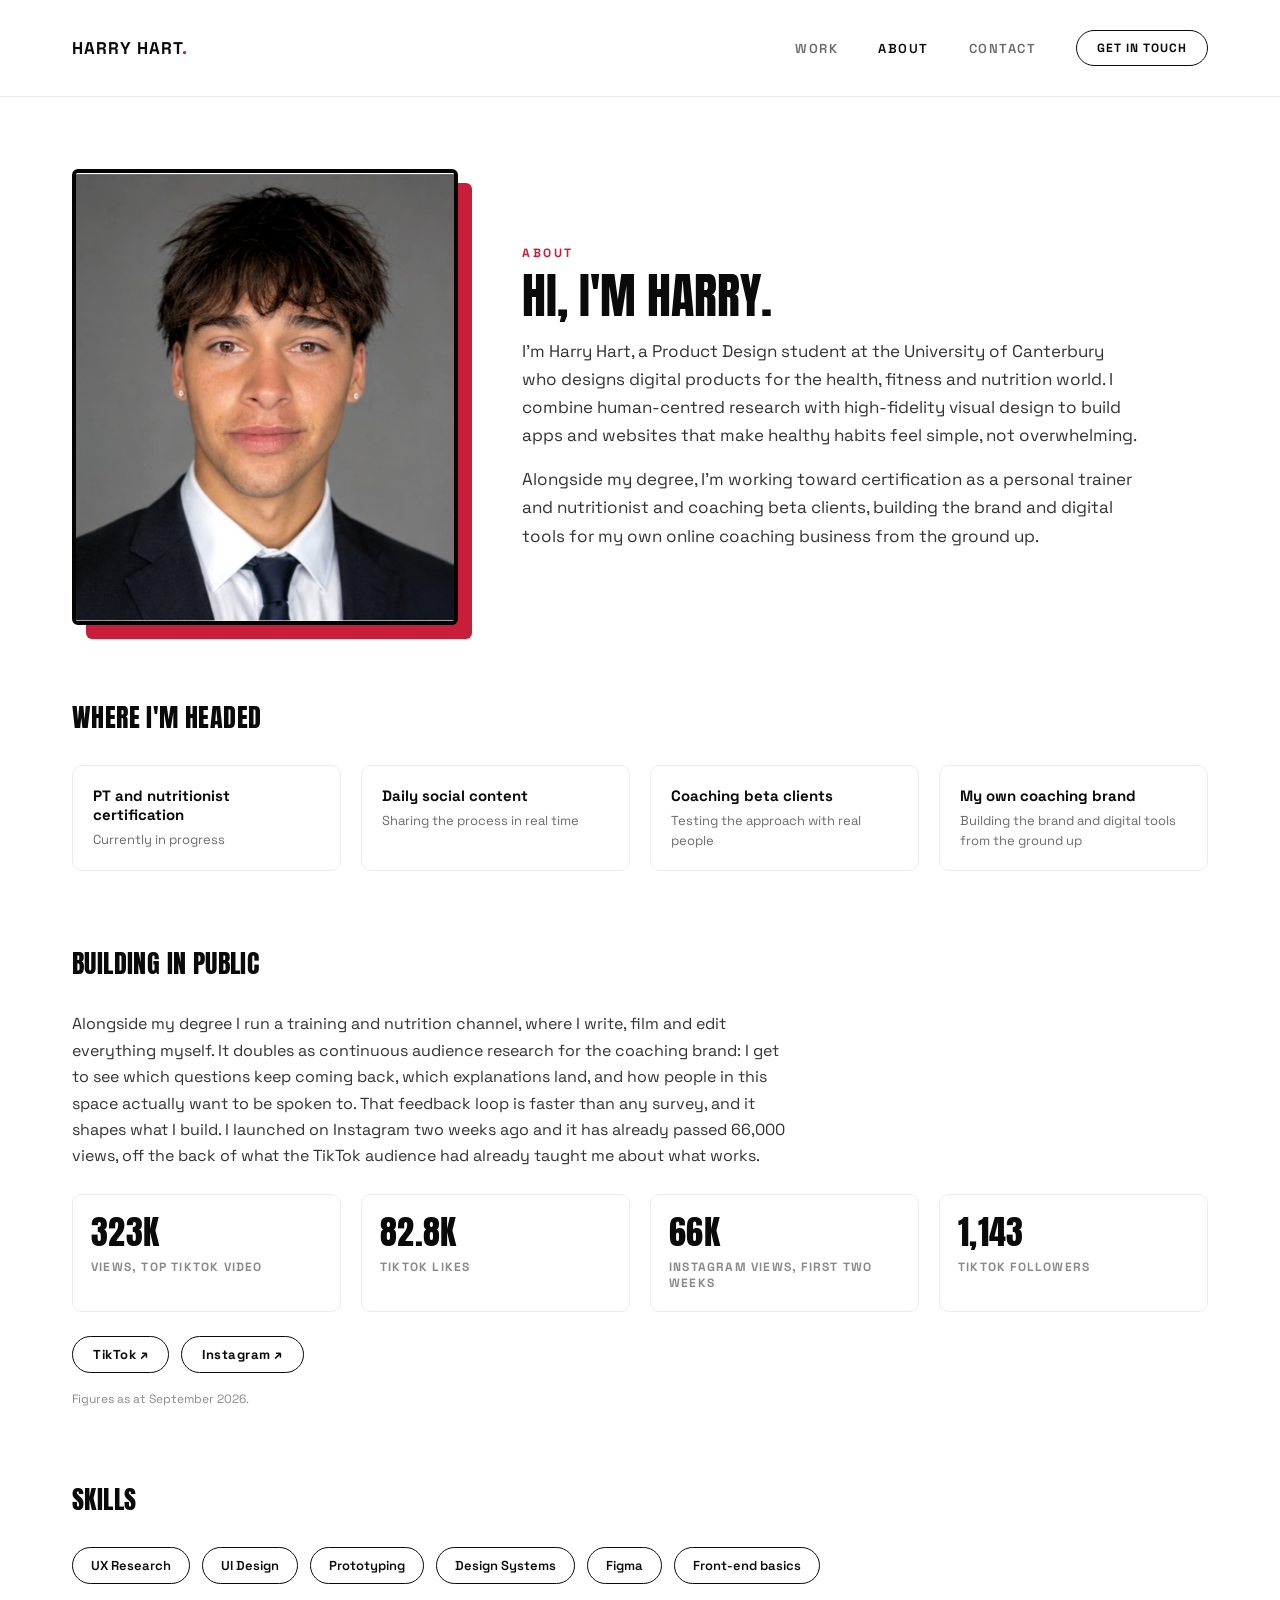
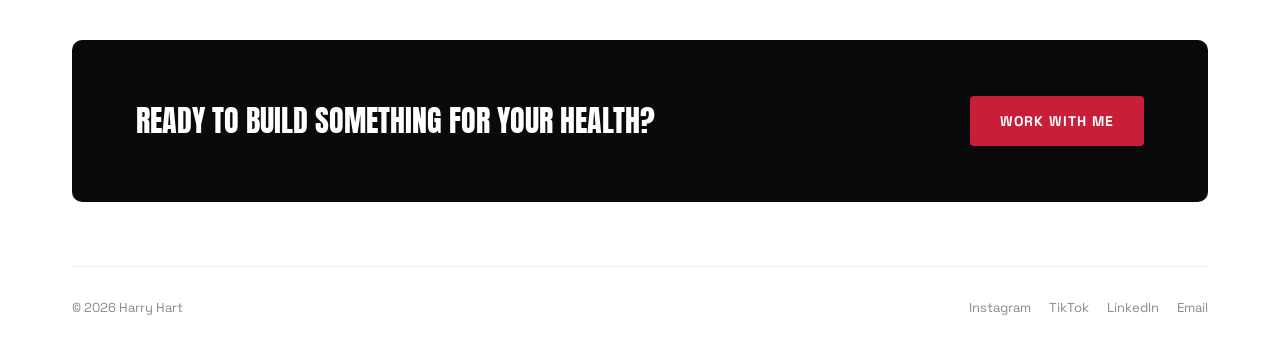
==== about.html @ 229f43b8 "Add Harry Hart portfolio site Static HTML/CSS portfolio: home, about, FULED and Aureon Nutrition cas" ====
<!doctype html>
<html lang="en">
<head>
<meta charset="utf-8">
<meta name="viewport" content="width=device-width, initial-scale=1">
<title>About | Harry Hart</title>
<meta name="description" content="Harry Hart is a Product Design student at the University of Canterbury, working toward PT and nutritionist certification.">
<link rel="preconnect" href="https://fonts.googleapis.com">
<link rel="stylesheet" href="https://fonts.googleapis.com/css2?family=Anton&family=Space+Grotesk:wght@400;500;600;700&display=swap">
<link rel="stylesheet" href="css/style.css">
</head>
<body>

<header class="nav">
  <div class="nav-inner">
    <a href="index.html" class="logo">Harry Hart<span class="accent">.</span></a>
    <input type="checkbox" id="nav-toggle" class="nav-toggle-checkbox">
    <label for="nav-toggle" class="nav-toggle-label" aria-label="Toggle menu">
      <span></span><span></span><span></span>
    </label>
    <nav class="nav-links">
      <a class="nav-link" href="index.html#work">Work</a>
      <a class="nav-link is-current" href="about.html">About</a>
      <a class="nav-link" href="contact.html">Contact</a>
      <a class="pill" href="contact.html">Get in touch</a>
    </nav>
  </div>
</header>

<main class="wrap">

  <!-- HEADER / BIO -->
  <section class="bio">
    <div class="bio-photo-wrap">
      <div class="bio-photo-bg"></div>
      <img class="bio-photo" src="images/about-headshot.jpg" alt="Harry Hart portrait">
    </div>
    <div class="bio-copy">
      <div class="eyebrow">About</div>
      <h1 class="bio-name font-display">Hi, I'm Harry.</h1>
      <p class="body-copy">I'm Harry Hart, a Product Design student at the University of Canterbury who designs digital products for the health, fitness and nutrition world. I combine human-centred research with high-fidelity visual design to build apps and websites that make healthy habits feel simple, not overwhelming.</p>
      <p class="body-copy">Alongside my degree, I'm working toward certification as a personal trainer and nutritionist and coaching beta clients, building the brand and digital tools for my own online coaching business from the ground up.</p>
    </div>
  </section>

  <!-- CAREER PATH -->
  <section class="section">
    <h2 class="section-heading font-display">Where I'm headed</h2>
    <div class="path-grid">
      <div class="path-card"><div class="path-title">PT and nutritionist certification</div><div class="path-desc">Currently in progress</div></div>
      <div class="path-card"><div class="path-title">Daily social content</div><div class="path-desc">Sharing the process in real time</div></div>
      <div class="path-card"><div class="path-title">Coaching beta clients</div><div class="path-desc">Testing the approach with real people</div></div>
      <div class="path-card"><div class="path-title">My own coaching brand</div><div class="path-desc">Building the brand and digital tools from the ground up</div></div>
    </div>
  </section>

  <!-- BUILDING IN PUBLIC -->
  <section class="section">
    <h2 class="section-heading font-display">Building in public</h2>
    <p class="body-copy" style="max-width: 720px;">Alongside my degree I run a training and nutrition channel, where I write, film and edit everything myself. It doubles as continuous audience research for the coaching brand: I get to see which questions keep coming back, which explanations land, and how people in this space actually want to be spoken to. That feedback loop is faster than any survey, and it shapes what I build. I launched on Instagram two weeks ago and it has already passed 66,000 views, off the back of what the TikTok audience had already taught me about what works.</p>
    <div class="stat-row">
      <div class="stat">
        <div class="stat-value">323K</div>
        <div class="stat-label">Views, top TikTok video</div>
      </div>
      <div class="stat">
        <div class="stat-value">82.8K</div>
        <div class="stat-label">TikTok likes</div>
      </div>
      <div class="stat">
        <div class="stat-value">66K</div>
        <div class="stat-label">Instagram views, first two weeks</div>
      </div>
      <div class="stat">
        <div class="stat-value">1,143</div>
        <div class="stat-label">TikTok followers</div>
      </div>
    </div>
    <div class="channel-links">
      <a class="channel-link" href="https://tiktok.com/@harryyhart" target="_blank" rel="noopener">TikTok &#8599;</a>
      <a class="channel-link" href="https://instagram.com/harryhartlifts" target="_blank" rel="noopener">Instagram &#8599;</a>
    </div>
    <p class="stat-note">Figures as at September 2026.</p>
  </section>

  <!-- SKILLS -->
  <section class="section">
    <h2 class="section-heading font-display">Skills</h2>
    <div class="skills-wrap">
      <span class="skill-pill">UX Research</span>
      <span class="skill-pill">UI Design</span>
      <span class="skill-pill">Prototyping</span>
      <span class="skill-pill">Design Systems</span>
      <span class="skill-pill">Figma</span>
      <span class="skill-pill">Front-end basics</span>
    </div>
  </section>

  <!-- CTA -->
  <div class="cta">
    <h3 class="cta-title font-display">Ready to build something for your health?</h3>
    <a class="btn btn-accent" href="https://forms.gle/nYDH7GHydquZwans7" target="_blank" rel="noopener">Work with me</a>
  </div>

  <!-- FOOTER -->
  <footer class="footer">
    <span>© 2026 Harry Hart</span>
    <div class="footer-links">
      <a href="https://instagram.com/harryhartlifts" target="_blank" rel="noopener">Instagram</a>
      <a href="https://tiktok.com/@harryyhart" target="_blank" rel="noopener">TikTok</a>
      <a href="https://www.linkedin.com/in/harry-hart-82a9b7298" target="_blank" rel="noopener">LinkedIn</a>
      <a href="mailto:harryhartnz@gmail.com">Email</a>
    </div>
  </footer>

</main>
</body>
</html>
---- css/style.css ----
/* ============================================================
   Harry Hart Portfolio
   Design tokens + responsive layout (mobile-first)
   ============================================================ */

:root {
  --ink: #0A0A0A;
  --accent: #C81E3A;
  --accent-dark: #A3132C;
  --white: #FFFFFF;
  --border: #ECECEC;
  --muted: #6B6B6B;
  --muted-light: #8A8A8A;
  --body-text: #4A4A4A;
  --dark-text: #333333;
  --darker-text: #171717;

  --container: 1296px;
  --gutter: 20px;
}

* { box-sizing: border-box; }

html { -webkit-text-size-adjust: 100%; }

body {
  margin: 0;
  background: var(--white);
  color: var(--ink);
  font-family: 'Space Grotesk', sans-serif;
  -webkit-font-smoothing: antialiased;
  overflow-x: hidden;
}

a { text-decoration: none; color: inherit; }
img { max-width: 100%; display: block; }
h1, h2, h3, p { margin: 0; }

.font-display {
  font-family: 'Anton', sans-serif;
  font-weight: 400;
  text-transform: uppercase;
}

.font-mono { font-family: 'Space Mono', monospace; }

.accent { color: var(--accent); }

.wrap {
  width: 100%;
  max-width: var(--container);
  margin: 0 auto;
  padding: 0 20px;
}

@media (min-width: 640px) {
  .wrap { padding: 0 40px; }
}

@media (min-width: 1024px) {
  .wrap { padding: 0 72px; }
}

.section { padding-top: 56px; }
.section-tight { padding-top: 40px; }

@media (min-width: 1024px) {
  .section { padding-top: 72px; }
  .section-tight { padding-top: 56px; }
}

.eyebrow {
  font-size: 12px;
  font-weight: 700;
  letter-spacing: 2.5px;
  text-transform: uppercase;
  color: var(--accent);
}

.section-heading {
  font-size: 22px;
  letter-spacing: 0.4px;
  margin-bottom: 20px;
}

@media (min-width: 1024px) {
  .section-heading { font-size: 26px; margin-bottom: 28px; }
}

/* ---------- Buttons ---------- */
.btn {
  display: inline-block;
  padding: 14px 24px;
  border-radius: 4px;
  font-size: 13px;
  font-weight: 700;
  letter-spacing: 1px;
  text-transform: uppercase;
  white-space: nowrap;
  transition: opacity .15s ease, background .15s ease, color .15s ease;
}

@media (min-width: 640px) {
  .btn { padding: 16px 30px; font-size: 14px; }
}

.btn-black { background: var(--ink); color: var(--white); }
.btn-black:hover { background: #232323; }

.btn-accent { background: var(--accent); color: var(--white); }
.btn-accent:hover { opacity: 0.88; }

.btn-outline {
  border: 1.5px solid var(--ink);
  color: var(--ink);
  padding: 12.5px 22.5px;
}
.btn-outline:hover { background: var(--ink); color: var(--white); }

.pill {
  display: inline-block;
  border: 1.5px solid var(--ink);
  color: var(--ink);
  padding: 9px 20px;
  border-radius: 999px;
  font-size: 12px;
  font-weight: 700;
  letter-spacing: 1px;
  text-transform: uppercase;
}

/* ---------- Nav ---------- */
.nav {
  border-bottom: 1px solid var(--border);
  position: relative;
  z-index: 50;
  background: var(--white);
}

.nav-inner {
  display: flex;
  align-items: center;
  justify-content: space-between;
  padding: 22px 20px;
}

@media (min-width: 640px) {
  .nav-inner { padding: 24px 40px; }
}

@media (min-width: 1024px) {
  .nav-inner { padding: 0 72px; height: 96px; }
}

.logo {
  font-weight: 700;
  font-size: 17px;
  letter-spacing: 1px;
  text-transform: uppercase;
}

.nav-toggle-checkbox { display: none; }

.nav-toggle-label {
  display: flex;
  flex-direction: column;
  gap: 5px;
  cursor: pointer;
  padding: 6px;
  margin: -6px;
}

.nav-toggle-label span {
  width: 22px;
  height: 2px;
  background: var(--ink);
  display: block;
  transition: transform .2s ease, opacity .2s ease;
}

.nav-links {
  display: none;
  flex-direction: column;
  gap: 18px;
  position: absolute;
  top: 100%;
  left: 0;
  right: 0;
  background: var(--white);
  border-bottom: 1px solid var(--border);
  padding: 24px 20px 28px;
}

.nav-toggle-checkbox:checked ~ .nav-links {
  display: flex;
}

.nav-toggle-checkbox:checked ~ .nav-toggle-label span:nth-child(1) { transform: translateY(7px) rotate(45deg); }
.nav-toggle-checkbox:checked ~ .nav-toggle-label span:nth-child(2) { opacity: 0; }
.nav-toggle-checkbox:checked ~ .nav-toggle-label span:nth-child(3) { transform: translateY(-7px) rotate(-45deg); }

.nav-link {
  font-size: 13px;
  font-weight: 600;
  letter-spacing: 1.5px;
  text-transform: uppercase;
  color: var(--muted);
}
.nav-link:hover { color: var(--ink); }
.nav-link.is-current { color: var(--ink); }

@media (min-width: 1024px) {
  .nav-toggle-label { display: none; }
  .nav-links {
    display: flex;
    flex-direction: row;
    align-items: center;
    gap: 40px;
    position: static;
    border: none;
    padding: 0;
    background: none;
  }
}

/* ---------- Home hero ---------- */
.hero {
  display: flex;
  flex-direction: column;
  gap: 40px;
  padding: 48px 0 40px;
}

@media (min-width: 1024px) {
  .hero { flex-direction: row; align-items: center; gap: 56px; padding: 76px 0 56px; }
}

.hero-copy { display: flex; flex-direction: column; gap: 20px; }

@media (min-width: 1024px) {
  .hero-copy { width: 55%; gap: 28px; }
}

.hero-title {
  font-size: 38px;
  line-height: 1.02;
  letter-spacing: 0.3px;
}

@media (min-width: 640px) { .hero-title { font-size: 48px; } }
@media (min-width: 1024px) { .hero-title { font-size: 62px; line-height: 0.98; } }

.hero-desc {
  font-size: 16px;
  line-height: 1.6;
  color: var(--body-text);
  max-width: 520px;
}

@media (min-width: 640px) { .hero-desc { font-size: 18px; } }

.hero-actions { display: flex; flex-wrap: wrap; gap: 14px; margin-top: 4px; }

.hero-photo-wrap {
  position: relative;
  width: 100%;
  max-width: 480px;
  aspect-ratio: 560 / 600;
  margin: 0 auto;
}

@media (min-width: 1024px) {
  .hero-photo-wrap { width: 42%; max-width: none; flex: 0 0 auto; }
}

.hero-photo-bg {
  position: absolute;
  top: 16px;
  left: 16px;
  width: 100%;
  height: 100%;
  background: var(--accent);
  border-radius: 6px;
}

.hero-photo {
  position: relative;
  width: 100%;
  height: 100%;
  object-fit: cover;
  object-position: center 25%;
  border-radius: 6px;
  border: 4px solid var(--ink);
  filter: grayscale(18%) contrast(1.08);
}

/* ---------- Intro strip ---------- */
.intro {
  display: flex;
  gap: 22px;
  padding: 36px 0;
  border-top: 1px solid var(--border);
  margin-top: 8px;
}

.intro-bar { width: 4px; flex: 0 0 auto; background: var(--accent); border-radius: 2px; }

.intro-text {
  font-size: 18px;
  line-height: 1.55;
  font-weight: 500;
  color: var(--darker-text);
}

@media (min-width: 1024px) { .intro-text { font-size: 22px; max-width: 920px; } }

/* ---------- Work grid ---------- */
.work-header {
  display: flex;
  align-items: flex-end;
  justify-content: space-between;
  gap: 16px;
  margin-bottom: 24px;
  flex-wrap: wrap;
}

.work-grid {
  display: grid;
  grid-template-columns: 1fr;
  gap: 24px;
}

@media (min-width: 768px) {
  .work-grid { grid-template-columns: repeat(2, minmax(0, 1fr)); gap: 28px; }
}

.card {
  display: block;
  border: 2px solid var(--ink);
  border-radius: 10px;
  overflow: hidden;
  background: var(--white);
}

.card-media {
  height: 220px;
  background: #F2F2F2;
  display: flex;
  align-items: center;
  justify-content: center;
  overflow: hidden;
}

@media (min-width: 640px) { .card-media { height: 280px; } }
@media (min-width: 1024px) { .card-media { height: 340px; } }

.card-media.dark { background: var(--ink); }
.card-media img { width: 100%; height: 100%; object-fit: cover; display: block; }

.phone-frame {
  width: 130px;
  border-radius: 26px;
  background: var(--ink);
  padding: 6px;
}

@media (min-width: 640px) { .phone-frame { width: 150px; border-radius: 30px; padding: 7px; } }

.phone-frame-inner {
  width: 100%;
  aspect-ratio: 0.462;
  border-radius: 20px;
  overflow: hidden;
  background: var(--white);
}

@media (min-width: 640px) { .phone-frame-inner { border-radius: 23px; } }

.card-body { padding: 22px 22px 26px; display: flex; flex-direction: column; gap: 10px; }

@media (min-width: 640px) { .card-body { padding: 28px 28px 32px; } }

.card-title { font-size: 21px; letter-spacing: 0.3px; }
@media (min-width: 640px) { .card-title { font-size: 24px; } }

.card-desc { font-size: 14px; line-height: 1.55; color: #5A5A5A; }
@media (min-width: 640px) { .card-desc { font-size: 15px; } }

.link-arrow {
  margin-top: 2px;
  color: var(--accent);
  font-weight: 700;
  font-size: 13px;
  letter-spacing: 1px;
  text-transform: uppercase;
  transition: opacity .15s ease;
}
.link-arrow:hover { opacity: 0.6; }

/* ---------- CTA band ---------- */
.cta {
  margin-top: 48px;
  background: var(--ink);
  border-radius: 10px;
  padding: 40px 28px;
  display: flex;
  flex-direction: column;
  gap: 24px;
  align-items: flex-start;
}

@media (min-width: 768px) {
  .cta {
    margin-top: 56px;
    padding: 56px 64px;
    flex-direction: row;
    align-items: center;
    justify-content: space-between;
    gap: 32px;
  }
}

.cta-title {
  color: var(--white);
  font-size: 22px;
  line-height: 1.15;
}

@media (min-width: 640px) { .cta-title { font-size: 26px; } }
@media (min-width: 1024px) { .cta-title { font-size: 30px; max-width: 560px; } }

/* ---------- Footer ---------- */
.footer {
  margin-top: 64px;
  border-top: 1px solid var(--border);
  padding: 28px 0 40px;
  display: flex;
  flex-direction: column;
  gap: 16px;
  font-size: 13px;
  color: var(--muted-light);
}

@media (min-width: 640px) {
  .footer { flex-direction: row; align-items: center; justify-content: space-between; padding: 32px 0; }
}

.footer-links { display: flex; flex-wrap: wrap; gap: 18px; }
.footer-links a:hover { color: var(--ink); }

/* ---------- Case study header ---------- */
.back-link { font-size: 13px; font-weight: 700; color: var(--muted); letter-spacing: 0.5px; transition: opacity .15s ease; }
.back-link:hover { opacity: 0.6; }

.case-title {
  margin-top: 10px;
  font-size: 44px;
  letter-spacing: 0.3px;
  line-height: 1.02;
}

@media (min-width: 640px) { .case-title { font-size: 58px; } }
@media (min-width: 1024px) { .case-title { font-size: 76px; } }

.case-title.small { font-size: 38px; }
@media (min-width: 640px) { .case-title.small { font-size: 48px; } }
@media (min-width: 1024px) { .case-title.small { font-size: 60px; } }

.case-desc {
  margin-top: 14px;
  font-size: 17px;
  line-height: 1.55;
  color: var(--body-text);
  max-width: 760px;
}

@media (min-width: 640px) { .case-desc { font-size: 20px; } }

.meta-row {
  display: flex;
  flex-wrap: wrap;
  gap: 24px 40px;
  margin-top: 28px;
  padding-top: 24px;
  border-top: 1px solid var(--border);
  align-items: flex-start;
}

@media (min-width: 768px) { .meta-row { align-items: flex-end; } }

.meta-item .meta-label {
  font-size: 11px;
  font-weight: 700;
  letter-spacing: 1.5px;
  text-transform: uppercase;
  color: var(--muted-light);
}

.meta-item .meta-value { font-size: 15px; margin-top: 6px; max-width: 260px; }

.meta-row .btn { margin-left: 0; }
@media (min-width: 768px) { .meta-row .btn { margin-left: auto; } }

/* ---------- Case study hero (phone strip / image) ---------- */
.hero-image {
  margin-top: 32px;
  border-radius: 10px;
  overflow: hidden;
  position: relative;
}

@media (min-width: 1024px) { .hero-image { margin-top: 44px; } }

.hero-phones {
  background: #16321F;
  display: flex;
  align-items: center;
  justify-content: center;
  gap: 14px;
  padding: 24px 12px;
}

@media (min-width: 640px) { .hero-phones { gap: 22px; padding: 32px; } }
@media (min-width: 1024px) { .hero-phones { gap: 28px; padding: 40px; } }

.hero-phones .phone-frame { width: 90px; border-radius: 22px; padding: 6px; }
@media (min-width: 640px) { .hero-phones .phone-frame { width: 130px; border-radius: 28px; } }
@media (min-width: 1024px) { .hero-phones .phone-frame { width: 202px; border-radius: 34px; padding: 8px; } }

.hero-phones .phone-frame-inner { border-radius: 16px; }
@media (min-width: 640px) { .hero-phones .phone-frame-inner { border-radius: 21px; } }
@media (min-width: 1024px) { .hero-phones .phone-frame-inner { border-radius: 26px; } }

.hero-banner {
  background: var(--ink);
  aspect-ratio: 16/9;
}

@media (min-width: 1024px) { .hero-banner { aspect-ratio: 1440/460; } }

.hero-banner img { width: 100%; height: 100%; object-fit: cover; object-position: center 22%; }

/* ---------- Two-col overview / grid ---------- */
.grid-2 {
  display: grid;
  grid-template-columns: 1fr;
  gap: 32px;
}

@media (min-width: 768px) {
  .grid-2 { grid-template-columns: repeat(2, minmax(0, 1fr)); gap: 56px; }
}

.body-copy { font-size: 15px; line-height: 1.65; color: var(--dark-text); }
@media (min-width: 640px) { .body-copy { font-size: 16px; } }

/* ---------- Process steps ---------- */
.steps-grid {
  display: grid;
  grid-template-columns: repeat(2, minmax(0, 1fr));
  gap: 20px;
}

@media (min-width: 640px) { .steps-grid { grid-template-columns: repeat(3, minmax(0, 1fr)); } }
@media (min-width: 1024px) { .steps-grid { grid-template-columns: repeat(6, minmax(0, 1fr)); } }

.step { border-top: 3px solid var(--accent); padding-top: 14px; }
.step-num { font-size: 12px; color: var(--accent); font-weight: 700; }
.step-label { font-size: 14px; font-weight: 600; margin-top: 6px; line-height: 1.4; }

/* ---------- Phone screen galleries ---------- */
.screens-grid {
  display: grid;
  grid-template-columns: repeat(2, minmax(0, 1fr));
  gap: 18px;
}

@media (min-width: 640px) { .screens-grid { grid-template-columns: repeat(3, minmax(0, 1fr)); gap: 20px; } }
@media (min-width: 1024px) { .screens-grid.cols-6 { grid-template-columns: repeat(6, minmax(0, 1fr)); } }
@media (min-width: 1024px) { .screens-grid.cols-5 { grid-template-columns: repeat(5, minmax(0, 1fr)); } }

.screen-shot {
  width: 100%;
  aspect-ratio: 0.462;
  border-radius: 16px;
  overflow: hidden;
  border: 3px solid var(--ink);
  background: var(--white);
}

.screen-shot img { width: 100%; height: 100%; object-fit: cover; object-position: center top; }

.screen-num { margin-top: 10px; font-size: 10px; color: var(--accent); }
.screen-label { font-weight: 700; font-size: 13px; margin-top: 2px; }
.screen-label.centered { text-align: center; }

/* ---------- Key decisions ---------- */
.decisions-grid {
  display: grid;
  grid-template-columns: 1fr;
  gap: 20px;
}

@media (min-width: 640px) { .decisions-grid { grid-template-columns: repeat(2, minmax(0, 1fr)); } }
@media (min-width: 1024px) { .decisions-grid { grid-template-columns: repeat(3, minmax(0, 1fr)); } }

.decision-card { border: 1.5px solid var(--border); border-radius: 10px; overflow: hidden; background: var(--white); }

.decision-media {
  height: 180px;
  background: #F2F2F2;
  display: flex;
  align-items: center;
  justify-content: center;
  overflow: hidden;
}

.decision-media img { height: 200px; width: auto; object-fit: contain; }

.decision-body { padding: 18px 20px 22px; }
.decision-title { font-weight: 700; font-size: 15px; margin-bottom: 6px; }
.decision-desc { font-size: 13px; color: var(--muted); line-height: 1.5; }

/* ---------- Reflection / note ---------- */
.reflection {
  display: flex;
  gap: 22px;
  padding: 48px 0 0;
}

.reflection-text { font-size: 17px; line-height: 1.6; color: var(--darker-text); }
@media (min-width: 1024px) { .reflection-text { font-size: 19px; max-width: 920px; } }

/* ---------- Brand swatches (Aureon) ---------- */
.swatch-grid {
  display: grid;
  grid-template-columns: repeat(3, minmax(0, 1fr));
  gap: 14px;
}

@media (min-width: 640px) { .swatch-grid { grid-template-columns: repeat(6, minmax(0, 1fr)); gap: 16px; } }

.swatch { height: 64px; border-radius: 8px; }
@media (min-width: 640px) { .swatch { height: 72px; } }

.swatch-code { font-size: 11px; margin-top: 8px; }

/* ---------- Purchase-flow / browser-chrome gallery (Aureon) ---------- */
.flow-grid {
  display: grid;
  grid-template-columns: 1fr;
  gap: 24px;
  align-items: start;
}

@media (min-width: 768px) { .flow-grid { grid-template-columns: repeat(2, minmax(0, 1fr)); gap: 28px; } }

.flow-card {
  border-radius: 10px;
  overflow: hidden;
  border: 1.5px solid var(--border);
  background: var(--white);
  display: flex;
  flex-direction: column;
}

.flow-card-bar {
  height: 26px;
  flex: 0 0 auto;
  background: #F4F4F4;
  display: flex;
  align-items: center;
  gap: 5px;
  padding: 0 10px;
  border-bottom: 1px solid var(--border);
}

.flow-card-bar span { width: 6px; height: 6px; border-radius: 50%; background: #D9D9D9; }

.flow-card-img { overflow: hidden; }
.flow-card-img img { width: 100%; height: auto; display: block; }

.flow-step-num { margin-top: 12px; font-size: 11px; color: var(--accent); }
.flow-step-label { font-weight: 700; font-size: 15px; margin-top: 3px; }

@media (min-width: 768px) { .flow-step-label { font-size: 16px; } }

/* ---------- About / bio ---------- */
.bio {
  display: flex;
  flex-direction: column;
  gap: 32px;
  padding: 40px 0 0;
}

@media (min-width: 1024px) { .bio { flex-direction: row; align-items: center; gap: 64px; padding: 72px 0 0; } }

.bio-photo-wrap {
  position: relative;
  width: 100%;
  max-width: 380px;
  aspect-ratio: 440/520;
  margin: 0 auto;
}

@media (min-width: 1024px) { .bio-photo-wrap { width: 34%; max-width: none; flex: 0 0 auto; } }

.bio-photo-bg { position: absolute; top: 14px; left: 14px; width: 100%; height: 100%; background: var(--accent); border-radius: 6px; }

.bio-photo {
  position: relative;
  width: 100%;
  height: 100%;
  object-fit: cover;
  object-position: center 20%;
  border-radius: 6px;
  border: 4px solid var(--ink);
  filter: grayscale(15%) contrast(1.05);
}

.bio-copy { flex: 1 1 auto; }

.bio-name {
  margin-top: 10px;
  font-size: 34px;
  line-height: 1.05;
}

@media (min-width: 640px) { .bio-name { font-size: 40px; } }
@media (min-width: 1024px) { .bio-name { font-size: 48px; } }

.bio-copy p.body-copy { margin-top: 16px; font-size: 16px; max-width: 620px; }
@media (min-width: 640px) { .bio-copy p.body-copy { font-size: 17px; } }

.path-grid {
  display: grid;
  grid-template-columns: 1fr;
  gap: 16px;
}

@media (min-width: 640px) { .path-grid { grid-template-columns: repeat(2, minmax(0, 1fr)); } }
@media (min-width: 1024px) { .path-grid { grid-template-columns: repeat(4, minmax(0, 1fr)); gap: 20px; } }

.path-card { border: 1.5px solid var(--border); border-radius: 10px; padding: 20px; }
.path-card .path-title { font-weight: 700; font-size: 15px; margin-bottom: 6px; }
.path-card .path-desc { font-size: 13px; color: var(--muted); line-height: 1.5; }

.skills-wrap { display: flex; flex-wrap: wrap; gap: 12px; }

.skill-pill {
  border: 1.5px solid var(--ink);
  border-radius: 999px;
  padding: 9px 18px;
  font-size: 13px;
  font-weight: 600;
}

/* ---------- Contact ---------- */
.contact-header { padding: 48px 0 0; }

@media (min-width: 1024px) { .contact-header { padding: 72px 0 0; } }

.contact-cta {
  margin-top: 32px;
  background: var(--ink);
  border-radius: 10px;
  padding: 28px 24px;
  display: flex;
  flex-direction: column;
  gap: 20px;
}

@media (min-width: 768px) {
  .contact-cta {
    margin-top: 40px;
    padding: 40px 48px;
    flex-direction: row;
    align-items: center;
    justify-content: space-between;
  }
}

.contact-cta-label { color: var(--accent); font-size: 12px; font-weight: 700; letter-spacing: 1.5px; text-transform: uppercase; }
.contact-cta-title { color: var(--white); font-family: 'Anton', sans-serif; font-size: 22px; text-transform: uppercase; margin-top: 6px; }
@media (min-width: 640px) { .contact-cta-title { font-size: 26px; } }

.contact-grid {
  display: grid;
  grid-template-columns: 1fr;
  gap: 16px;
  margin-top: 40px;
}

@media (min-width: 640px) { .contact-grid { grid-template-columns: repeat(2, minmax(0, 1fr)); } }
@media (min-width: 1024px) { .contact-grid { grid-template-columns: repeat(4, minmax(0, 1fr)); gap: 20px; margin-top: 48px; } }

.contact-row {
  border: 1.5px solid var(--border);
  border-radius: 10px;
  padding: 22px;
  display: block;
  transition: border-color .15s ease;
}

.contact-row:hover { border-color: var(--ink); }

.contact-row .contact-label { font-size: 11px; font-weight: 700; letter-spacing: 1.5px; text-transform: uppercase; color: var(--muted-light); }
.contact-row .contact-value { font-size: 16px; font-weight: 700; margin-top: 10px; }

/* ============================================================
   Case study: research, objectives, flows and testing
   ============================================================ */

.section-intro {
  margin: -8px 0 24px;
  font-size: 15px;
  line-height: 1.6;
  color: var(--muted);
  max-width: 660px;
}

@media (min-width: 640px) { .section-intro { font-size: 16px; } }

.sub-heading {
  font-size: 12px;
  font-weight: 700;
  letter-spacing: 2px;
  text-transform: uppercase;
  color: var(--muted-light);
  margin: 40px 0 18px;
}

/* ---------- Competitive gap ---------- */
.gap-grid {
  display: grid;
  grid-template-columns: 1fr;
  gap: 16px;
}

@media (min-width: 640px) { .gap-grid { grid-template-columns: repeat(2, minmax(0, 1fr)); } }
@media (min-width: 1024px) { .gap-grid { grid-template-columns: repeat(4, minmax(0, 1fr)); gap: 20px; } }

.gap-card {
  border: 1.5px solid var(--border);
  border-radius: 10px;
  padding: 20px;
}

.gap-app { font-weight: 700; font-size: 15px; }

.gap-verdict {
  font-size: 13px;
  line-height: 1.55;
  color: var(--muted);
  margin-top: 8px;
}

/* ---------- Interview quotes ---------- */
.quote-grid {
  display: grid;
  grid-template-columns: 1fr;
  gap: 28px;
}

@media (min-width: 768px) { .quote-grid { grid-template-columns: repeat(2, minmax(0, 1fr)); gap: 32px 40px; } }

.quote-card { border-left: 3px solid var(--accent); padding-left: 20px; }

.quote-text {
  font-size: 17px;
  line-height: 1.5;
  font-weight: 500;
  color: var(--darker-text);
}

@media (min-width: 1024px) { .quote-text { font-size: 18px; } }

.quote-attrib {
  font-size: 12px;
  color: var(--muted-light);
  margin-top: 10px;
}

.quote-insight {
  margin-top: 14px;
  padding-top: 14px;
  border-top: 1px solid var(--border);
  font-size: 14px;
  line-height: 1.55;
  color: var(--dark-text);
}

.quote-insight strong {
  display: block;
  font-size: 11px;
  font-weight: 700;
  letter-spacing: 1.5px;
  text-transform: uppercase;
  color: var(--accent);
  margin-bottom: 6px;
}

/* ---------- Affinity themes ---------- */
.theme-grid {
  display: grid;
  grid-template-columns: 1fr;
  gap: 20px;
}

@media (min-width: 768px) { .theme-grid { grid-template-columns: repeat(3, minmax(0, 1fr)); gap: 24px; } }

.theme-card { border-top: 3px solid var(--ink); padding-top: 16px; }
.theme-num { font-size: 12px; font-weight: 700; color: var(--accent); }
.theme-title { font-weight: 700; font-size: 16px; margin-top: 6px; }

.theme-desc {
  font-size: 14px;
  line-height: 1.6;
  color: var(--muted);
  margin-top: 8px;
}

/* ---------- Design objectives ---------- */
.objective-grid {
  display: grid;
  grid-template-columns: 1fr;
  gap: 20px;
}

@media (min-width: 1024px) { .objective-grid { grid-template-columns: repeat(3, minmax(0, 1fr)); gap: 24px; } }

.objective-card {
  border: 1.5px solid var(--border);
  border-radius: 10px;
  padding: 24px 22px 26px;
  display: flex;
  flex-direction: column;
}

.objective-num {
  font-size: 11px;
  font-weight: 700;
  letter-spacing: 1.5px;
  color: var(--accent);
  margin-bottom: 12px;
}

.objective-title {
  font-family: 'Anton', sans-serif;
  font-weight: 400;
  text-transform: uppercase;
  font-size: 19px;
  line-height: 1.15;
  letter-spacing: 0.3px;
}

@media (min-width: 640px) { .objective-title { font-size: 21px; } }

.objective-label {
  font-size: 11px;
  font-weight: 700;
  letter-spacing: 1.5px;
  text-transform: uppercase;
  color: var(--muted-light);
  margin: 20px 0 10px;
}

.objective-list { margin: 0; padding: 0; list-style: none; }

.objective-list li {
  font-size: 14px;
  line-height: 1.55;
  color: var(--dark-text);
  padding-left: 18px;
  position: relative;
  margin-bottom: 10px;
}

.objective-list li:last-child { margin-bottom: 0; }

.objective-list li::before {
  content: "";
  position: absolute;
  left: 0;
  top: 8px;
  width: 6px;
  height: 6px;
  border-radius: 50%;
  background: var(--accent);
}

/* ---------- Key user journeys ---------- */
.journey-grid {
  display: grid;
  grid-template-columns: 1fr;
  gap: 20px;
}

@media (min-width: 640px) { .journey-grid { grid-template-columns: repeat(2, minmax(0, 1fr)); } }
@media (min-width: 1024px) { .journey-grid { grid-template-columns: repeat(4, minmax(0, 1fr)); gap: 24px; } }

.journey-card { border-top: 3px solid var(--accent); padding-top: 16px; }
.journey-num { font-size: 11px; font-weight: 700; color: var(--accent); }
.journey-name { font-weight: 700; font-size: 15px; margin-top: 6px; margin-bottom: 14px; }

.journey-steps {
  margin: 0;
  padding: 0;
  list-style: none;
  counter-reset: jstep;
}

.journey-steps li {
  counter-increment: jstep;
  font-size: 13px;
  line-height: 1.5;
  color: var(--muted);
  padding-left: 26px;
  position: relative;
  margin-bottom: 9px;
}

.journey-steps li:last-child { margin-bottom: 0; }

.journey-steps li::before {
  content: counter(jstep, decimal-leading-zero);
  position: absolute;
  left: 0;
  top: 0;
  font-family: 'Space Mono', monospace;
  font-size: 10px;
  color: var(--muted-light);
}

/* ---------- Usability testing ---------- */
.findings-grid {
  display: grid;
  grid-template-columns: 1fr;
  gap: 24px;
}

@media (min-width: 768px) { .findings-grid { grid-template-columns: repeat(3, minmax(0, 1fr)); gap: 28px; } }

.finding-col { border-top: 3px solid var(--border); padding-top: 16px; }
.finding-col.worked { border-top-color: #16321F; }
.finding-col.needed { border-top-color: var(--accent); }
.finding-col.changed { border-top-color: var(--ink); }

.finding-title { font-weight: 700; font-size: 15px; margin-bottom: 14px; }

.finding-list { margin: 0; padding: 0; list-style: none; }

.finding-list li {
  font-size: 14px;
  line-height: 1.55;
  color: var(--dark-text);
  padding-left: 16px;
  position: relative;
  margin-bottom: 10px;
}

.finding-list li:last-child { margin-bottom: 0; }

.finding-list li::before {
  content: "";
  position: absolute;
  left: 0;
  top: 9px;
  width: 6px;
  height: 1.5px;
  background: var(--muted-light);
}

.test-result {
  margin-top: 32px;
  border: 1.5px solid var(--border);
  border-radius: 10px;
  padding: 24px;
  display: flex;
  flex-direction: column;
  gap: 16px;
}

@media (min-width: 768px) {
  .test-result { flex-direction: row; align-items: center; gap: 32px; padding: 28px 32px; }
}

.test-result-text {
  font-size: 15px;
  line-height: 1.6;
  color: var(--dark-text);
}

@media (min-width: 768px) { .test-result-text { flex: 1 1 auto; } }

.test-pullquote {
  font-family: 'Anton', sans-serif;
  font-weight: 400;
  text-transform: uppercase;
  font-size: 20px;
  line-height: 1.15;
  letter-spacing: 0.3px;
  flex: 0 0 auto;
}

@media (min-width: 768px) { .test-pullquote { max-width: 300px; } }

/* ---------- Building in public / channel stats ---------- */
.stat-row {
  display: grid;
  grid-template-columns: repeat(2, minmax(0, 1fr));
  gap: 16px;
  margin-top: 24px;
}

@media (min-width: 768px) { .stat-row { grid-template-columns: repeat(4, minmax(0, 1fr)); gap: 20px; } }

.stat {
  border: 1.5px solid var(--border);
  border-radius: 10px;
  padding: 20px 18px;
}

.stat-value {
  font-family: 'Anton', sans-serif;
  font-weight: 400;
  font-size: 28px;
  letter-spacing: 0.3px;
  line-height: 1;
}

@media (min-width: 640px) { .stat-value { font-size: 34px; } }

.stat-label {
  font-size: 12px;
  font-weight: 700;
  letter-spacing: 1.2px;
  text-transform: uppercase;
  color: var(--muted-light);
  margin-top: 10px;
}

.channel-links {
  display: flex;
  flex-wrap: wrap;
  gap: 12px;
  margin-top: 24px;
  align-items: center;
}

.channel-link {
  border: 1.5px solid var(--ink);
  border-radius: 999px;
  padding: 9px 20px;
  font-size: 13px;
  font-weight: 700;
  letter-spacing: 0.5px;
  transition: background .15s ease, color .15s ease;
}

.channel-link:hover { background: var(--ink); color: var(--white); }

.stat-note {
  font-size: 12px;
  color: var(--muted-light);
  margin-top: 18px;
}
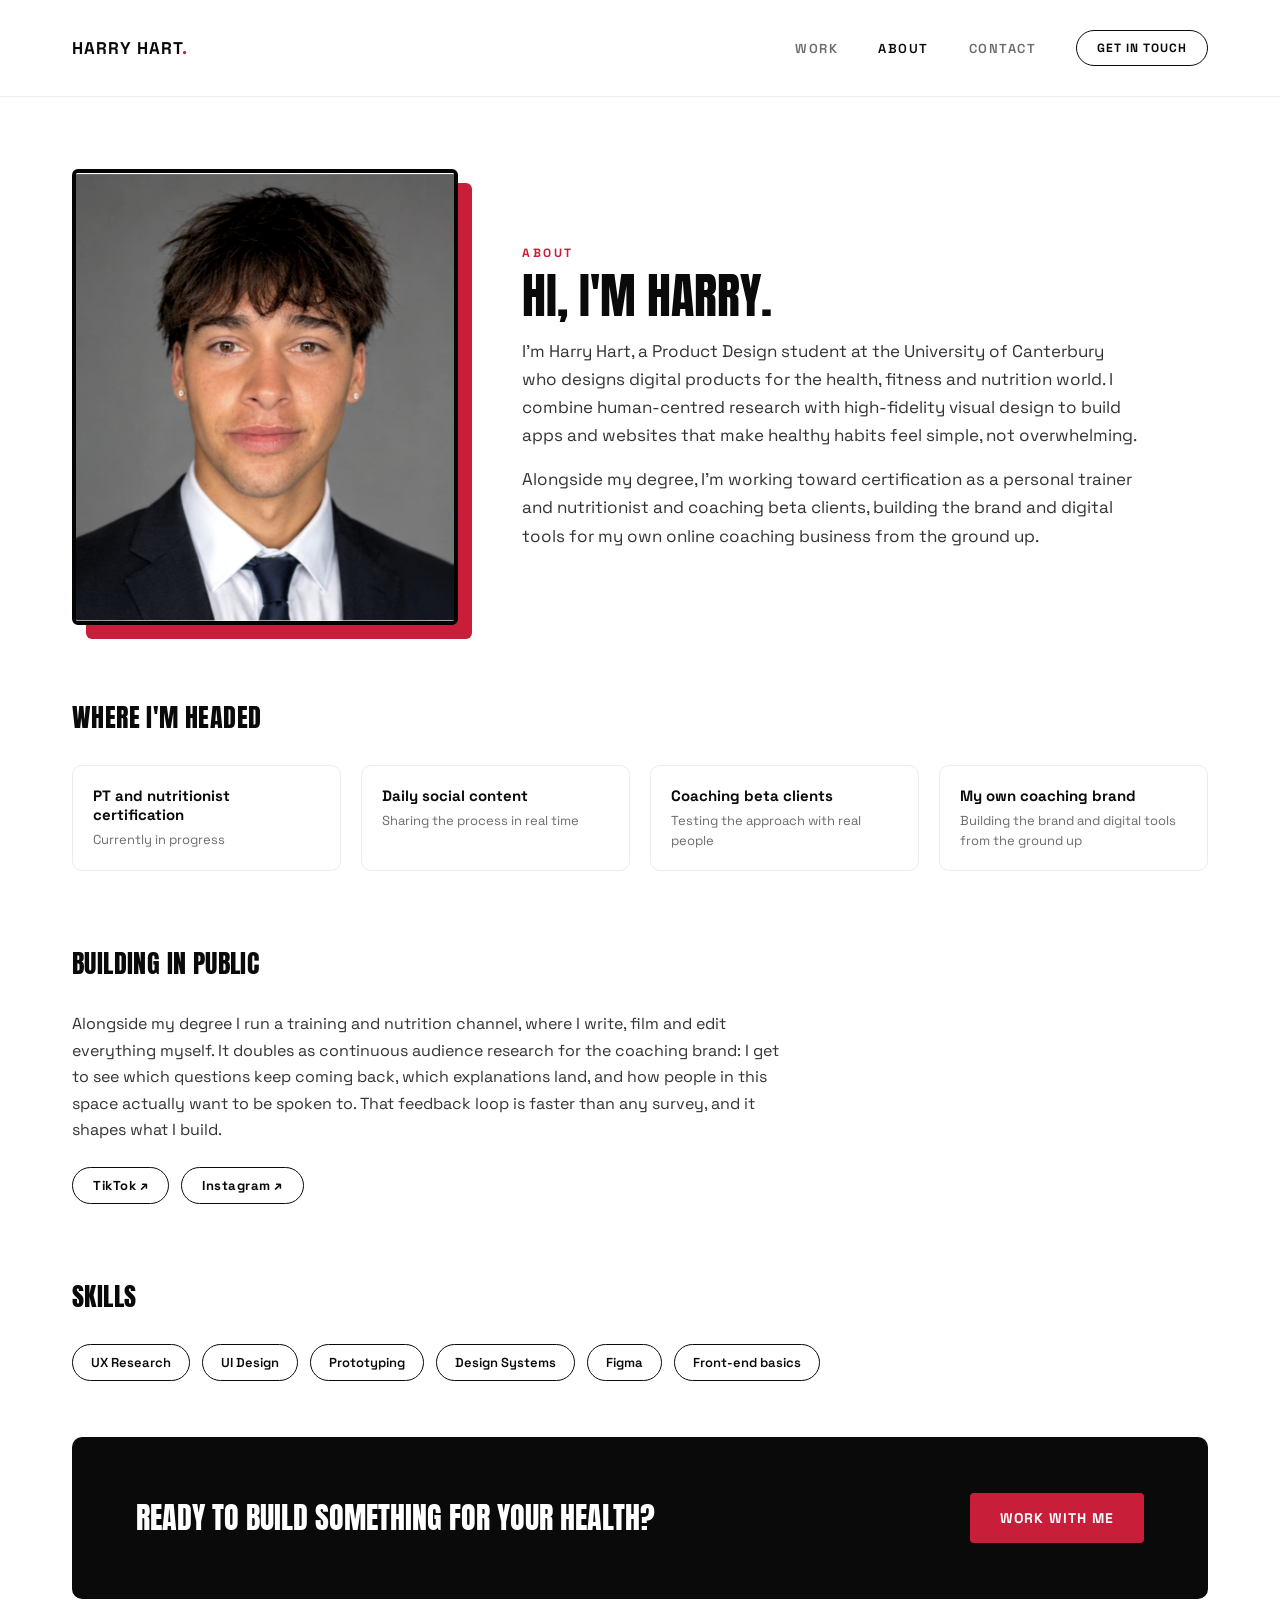
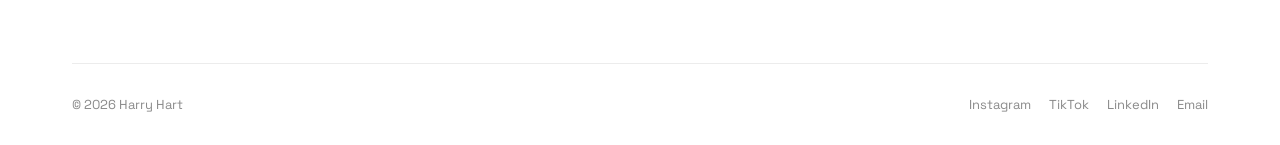
==== commit 7771f6d6: "Remove follower, like and view counts from About Drops the social stat row and the dated figures not" ====
--- a/about.html
+++ b/about.html
@@ -57,30 +57,11 @@
   <!-- BUILDING IN PUBLIC -->
   <section class="section">
     <h2 class="section-heading font-display">Building in public</h2>
-    <p class="body-copy" style="max-width: 720px;">Alongside my degree I run a training and nutrition channel, where I write, film and edit everything myself. It doubles as continuous audience research for the coaching brand: I get to see which questions keep coming back, which explanations land, and how people in this space actually want to be spoken to. That feedback loop is faster than any survey, and it shapes what I build. I launched on Instagram two weeks ago and it has already passed 66,000 views, off the back of what the TikTok audience had already taught me about what works.</p>
-    <div class="stat-row">
-      <div class="stat">
-        <div class="stat-value">323K</div>
-        <div class="stat-label">Views, top TikTok video</div>
-      </div>
-      <div class="stat">
-        <div class="stat-value">82.8K</div>
-        <div class="stat-label">TikTok likes</div>
-      </div>
-      <div class="stat">
-        <div class="stat-value">66K</div>
-        <div class="stat-label">Instagram views, first two weeks</div>
-      </div>
-      <div class="stat">
-        <div class="stat-value">1,143</div>
-        <div class="stat-label">TikTok followers</div>
-      </div>
-    </div>
+    <p class="body-copy" style="max-width: 720px;">Alongside my degree I run a training and nutrition channel, where I write, film and edit everything myself. It doubles as continuous audience research for the coaching brand: I get to see which questions keep coming back, which explanations land, and how people in this space actually want to be spoken to. That feedback loop is faster than any survey, and it shapes what I build.</p>
     <div class="channel-links">
       <a class="channel-link" href="https://tiktok.com/@harryyhart" target="_blank" rel="noopener">TikTok &#8599;</a>
       <a class="channel-link" href="https://instagram.com/harryhartlifts" target="_blank" rel="noopener">Instagram &#8599;</a>
     </div>
-    <p class="stat-note">Figures as at September 2026.</p>
   </section>
 
   <!-- SKILLS -->
--- a/css/style.css
+++ b/css/style.css
@@ -1105,41 +1105,7 @@
 
 @media (min-width: 768px) { .test-pullquote { max-width: 300px; } }
 
-/* ---------- Building in public / channel stats ---------- */
-.stat-row {
-  display: grid;
-  grid-template-columns: repeat(2, minmax(0, 1fr));
-  gap: 16px;
-  margin-top: 24px;
-}
-
-@media (min-width: 768px) { .stat-row { grid-template-columns: repeat(4, minmax(0, 1fr)); gap: 20px; } }
-
-.stat {
-  border: 1.5px solid var(--border);
-  border-radius: 10px;
-  padding: 20px 18px;
-}
-
-.stat-value {
-  font-family: 'Anton', sans-serif;
-  font-weight: 400;
-  font-size: 28px;
-  letter-spacing: 0.3px;
-  line-height: 1;
-}
-
-@media (min-width: 640px) { .stat-value { font-size: 34px; } }
-
-.stat-label {
-  font-size: 12px;
-  font-weight: 700;
-  letter-spacing: 1.2px;
-  text-transform: uppercase;
-  color: var(--muted-light);
-  margin-top: 10px;
-}
-
+/* ---------- Building in public / channel links ---------- */
 .channel-links {
   display: flex;
   flex-wrap: wrap;
@@ -1159,9 +1125,3 @@
 }
 
 .channel-link:hover { background: var(--ink); color: var(--white); }
-
-.stat-note {
-  font-size: 12px;
-  color: var(--muted-light);
-  margin-top: 18px;
-}
